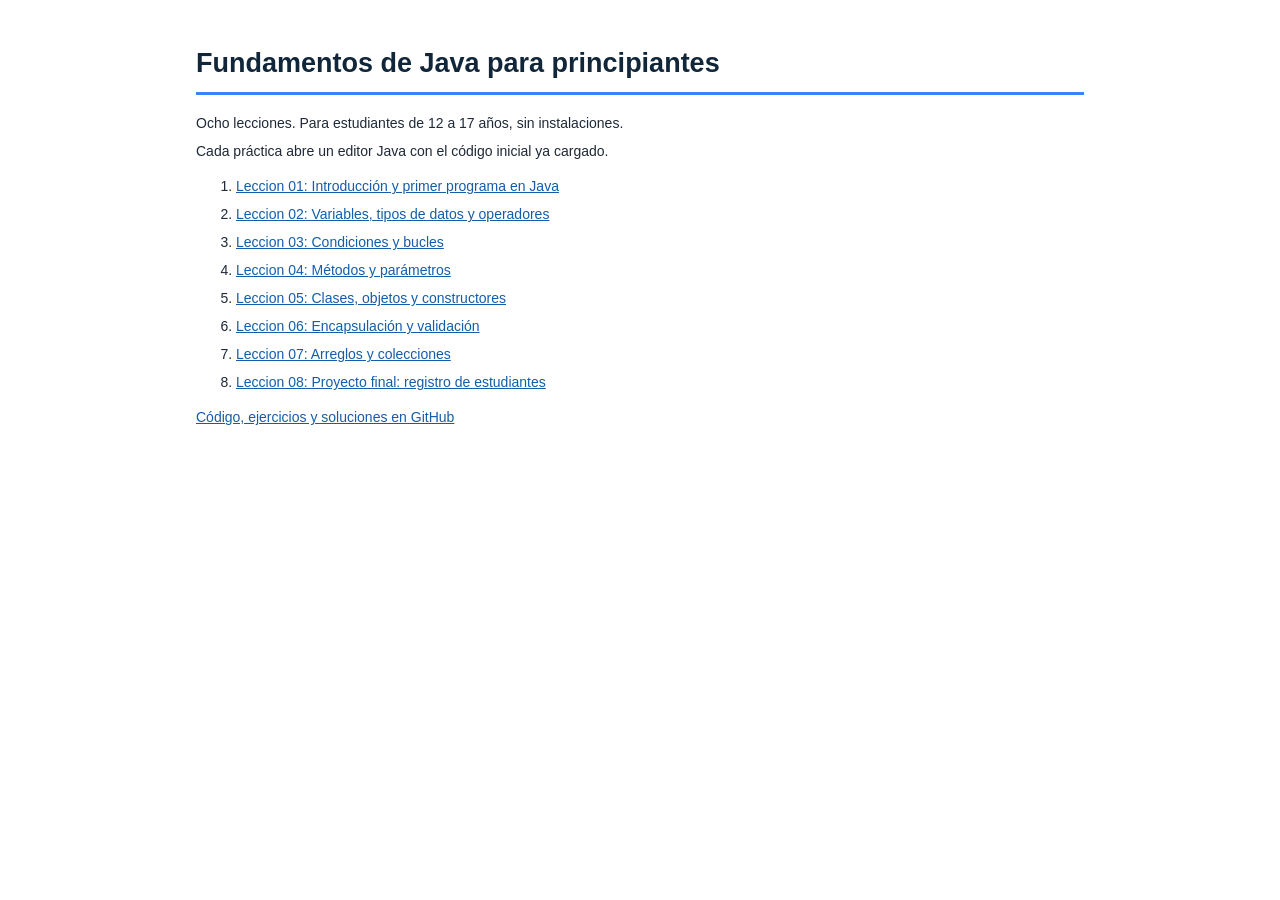
==== index.html @ 720038f8 "docs(trs): publicar plan de Java con ocho videolecciones y practicas online" ====
<!doctype html><html lang="es"><head><meta charset="utf-8"><meta name="viewport" content="width=device-width,initial-scale=1">
<title>Curso de Java para principiantes</title><style>
@page{size:A4;margin:18mm 16mm}*{box-sizing:border-box}body{font:14px/1.5 'Segoe UI',Arial,sans-serif;color:#1f2937;margin:0 auto;max-width:940px;padding:30px 26px}
h1{font-size:27px;line-height:1.15;color:#12263a;border-bottom:3px solid #3b82f6;padding-bottom:13px}h2{font-size:17px;color:#1d4d77;margin:28px 0 8px}h3{font-size:15px;color:#1d4d77}.meta{font-size:13px;color:#65758b}table{border-collapse:collapse;width:100%;font-size:12px;margin:12px 0 20px}th{background:#e8eff7;text-align:left}th,td{border:1px solid #cbd5e1;padding:8px 9px;vertical-align:top}p,li{margin:7px 0}a{color:#155caa;overflow-wrap:anywhere}.small{font-size:11px;color:#64748b}.card{padding:10px 13px;border:1px solid #cbd5e1;border-left:4px solid #3b82f6;background:#f8fbff;margin:12px 0}tr{break-inside:avoid}a{word-break:break-word}
@media print{body{max-width:none;padding:0}a{text-decoration:none;color:#193f72}}
</style></head><body><h1>Fundamentos de Java para principiantes</h1><p>Ocho lecciones. Para estudiantes de 12 a 17 años, sin instalaciones.</p><p>Cada práctica abre un editor Java con el código inicial ya cargado.</p><ol><li><a href="practice/lesson-01.html">Leccion 01: Introducci&#243;n y primer programa en Java</a></li><li><a href="practice/lesson-02.html">Leccion 02: Variables, tipos de datos y operadores</a></li><li><a href="practice/lesson-03.html">Leccion 03: Condiciones y bucles</a></li><li><a href="practice/lesson-04.html">Leccion 04: M&#233;todos y par&#225;metros</a></li><li><a href="practice/lesson-05.html">Leccion 05: Clases, objetos y constructores</a></li><li><a href="practice/lesson-06.html">Leccion 06: Encapsulaci&#243;n y validaci&#243;n</a></li><li><a href="practice/lesson-07.html">Leccion 07: Arreglos y colecciones</a></li><li><a href="practice/lesson-08.html">Leccion 08: Proyecto final: registro de estudiantes</a></li></ol><p><a href="https://github.com/TechMakers-upc/java-fundamentals-course-techmakers">Código, ejercicios y soluciones en GitHub</a></p></body></html>
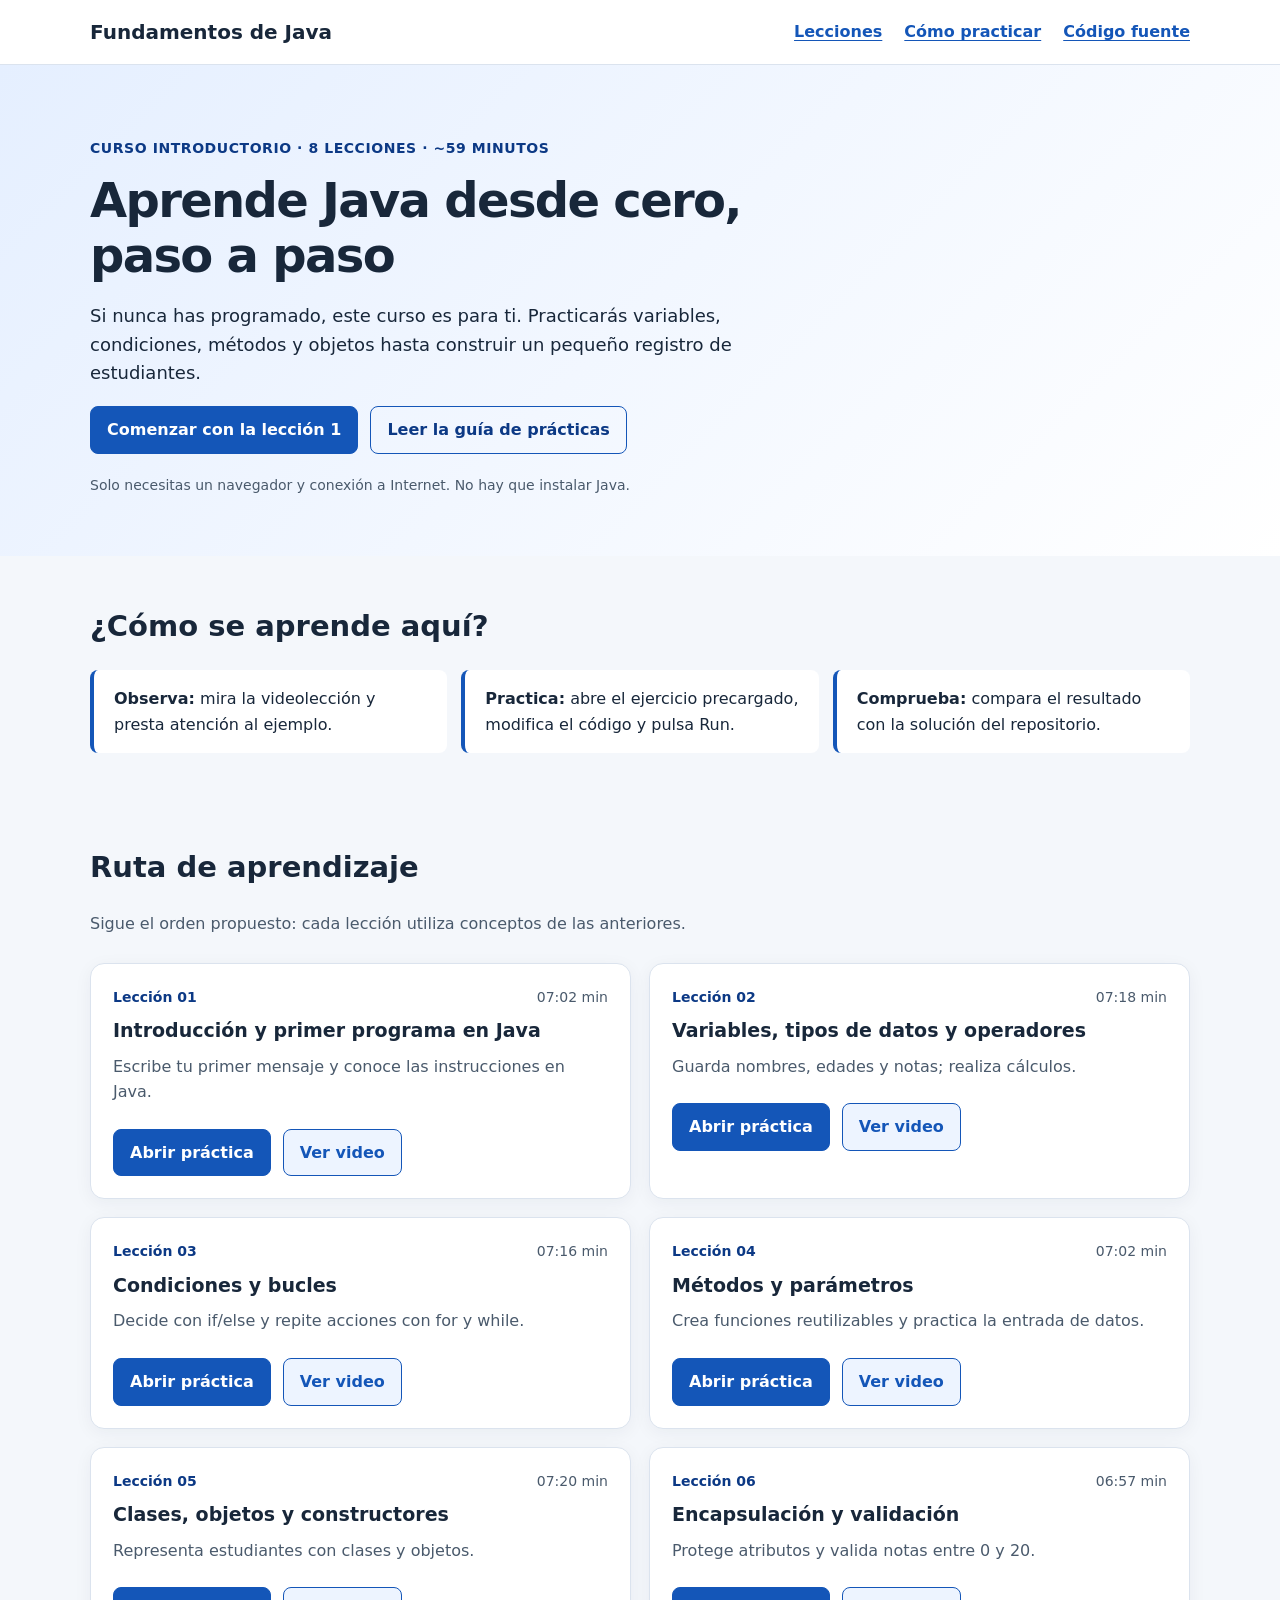
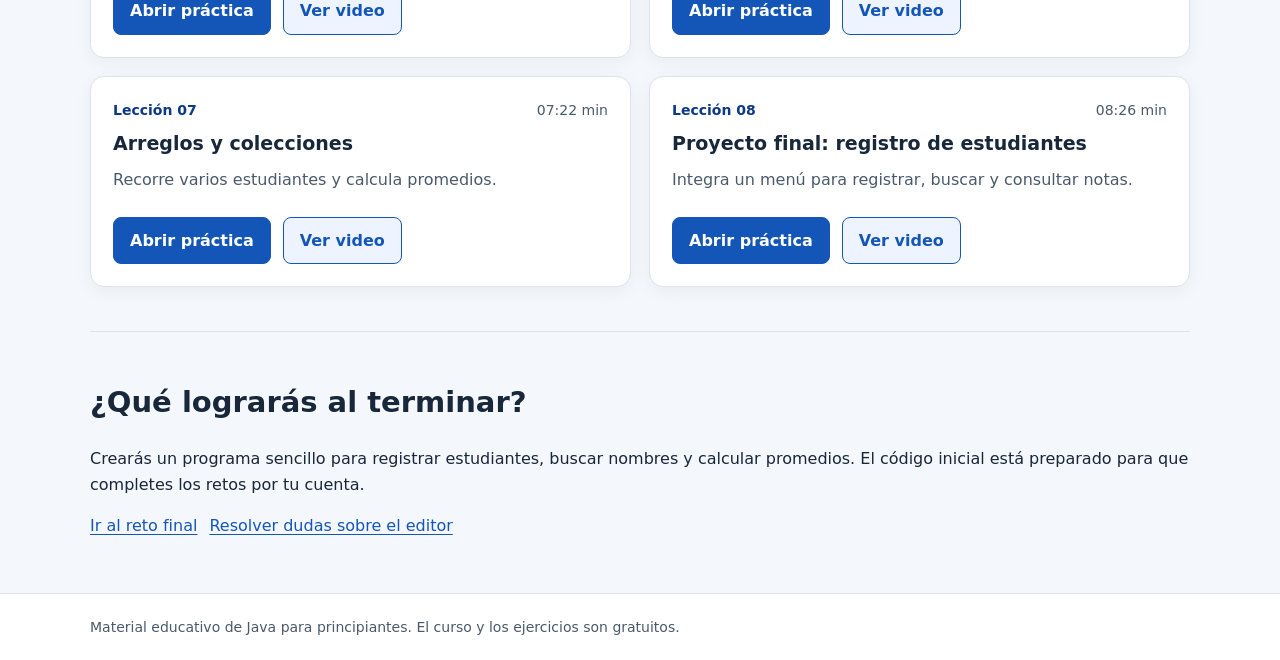
==== commit aa8c99ae: "feat(trs): mejorar navegacion y accesibilidad del curso" ====
--- a/index.html
+++ b/index.html
@@ -1,6 +1,148 @@
-<!doctype html><html lang="es"><head><meta charset="utf-8"><meta name="viewport" content="width=device-width,initial-scale=1">
-<title>Curso de Java para principiantes</title><style>
-@page{size:A4;margin:18mm 16mm}*{box-sizing:border-box}body{font:14px/1.5 'Segoe UI',Arial,sans-serif;color:#1f2937;margin:0 auto;max-width:940px;padding:30px 26px}
-h1{font-size:27px;line-height:1.15;color:#12263a;border-bottom:3px solid #3b82f6;padding-bottom:13px}h2{font-size:17px;color:#1d4d77;margin:28px 0 8px}h3{font-size:15px;color:#1d4d77}.meta{font-size:13px;color:#65758b}table{border-collapse:collapse;width:100%;font-size:12px;margin:12px 0 20px}th{background:#e8eff7;text-align:left}th,td{border:1px solid #cbd5e1;padding:8px 9px;vertical-align:top}p,li{margin:7px 0}a{color:#155caa;overflow-wrap:anywhere}.small{font-size:11px;color:#64748b}.card{padding:10px 13px;border:1px solid #cbd5e1;border-left:4px solid #3b82f6;background:#f8fbff;margin:12px 0}tr{break-inside:avoid}a{word-break:break-word}
-@media print{body{max-width:none;padding:0}a{text-decoration:none;color:#193f72}}
-</style></head><body><h1>Fundamentos de Java para principiantes</h1><p>Ocho lecciones. Para estudiantes de 12 a 17 años, sin instalaciones.</p><p>Cada práctica abre un editor Java con el código inicial ya cargado.</p><ol><li><a href="practice/lesson-01.html">Leccion 01: Introducci&#243;n y primer programa en Java</a></li><li><a href="practice/lesson-02.html">Leccion 02: Variables, tipos de datos y operadores</a></li><li><a href="practice/lesson-03.html">Leccion 03: Condiciones y bucles</a></li><li><a href="practice/lesson-04.html">Leccion 04: M&#233;todos y par&#225;metros</a></li><li><a href="practice/lesson-05.html">Leccion 05: Clases, objetos y constructores</a></li><li><a href="practice/lesson-06.html">Leccion 06: Encapsulaci&#243;n y validaci&#243;n</a></li><li><a href="practice/lesson-07.html">Leccion 07: Arreglos y colecciones</a></li><li><a href="practice/lesson-08.html">Leccion 08: Proyecto final: registro de estudiantes</a></li></ol><p><a href="https://github.com/TechMakers-upc/java-fundamentals-course-techmakers">Código, ejercicios y soluciones en GitHub</a></p></body></html>
+<!doctype html>
+<html lang="es">
+<head>
+  <meta charset="utf-8">
+  <meta name="viewport" content="width=device-width, initial-scale=1">
+  <meta name="description" content="Curso gratuito de Java para estudiantes de secundaria: ocho videolecciones y ejercicios en línea sin instalaciones.">
+  <title>Fundamentos de Java | Curso para principiantes</title>
+  <link rel="stylesheet" href="assets/course.css">
+</head>
+<body>
+  <a class="skip-link" href="#contenido">Saltar al contenido</a>
+  <header class="site-header">
+    <div class="container header__inner">
+      <a class="brand" href="index.html" aria-label="Inicio del curso de Java">Fundamentos de Java</a>
+      <nav class="site-nav" aria-label="Navegación principal">
+        <a href="#lecciones">Lecciones</a>
+        <a href="docs/como-practicar.html">Cómo practicar</a>
+        <a href="https://github.com/TechMakers-upc/java-fundamentals-course-techmakers" target="_blank" rel="noopener noreferrer">Código fuente</a>
+      </nav>
+    </div>
+  </header>
+  <main id="contenido">
+    <section class="hero" aria-labelledby="principal">
+      <div class="container">
+        <p class="eyebrow">Curso introductorio · 8 lecciones · ~59 minutos</p>
+        <h1 id="principal">Aprende Java desde cero, paso a paso</h1>
+        <p class="hero__intro">Si nunca has programado, este curso es para ti. Practicarás variables, condiciones, métodos y objetos hasta construir un pequeño registro de estudiantes.</p>
+        <div class="hero__actions">
+          <a class="action action--primary" href="practice/lesson-01.html">Comenzar con la lección 1</a>
+          <a class="action action--outline" href="docs/como-practicar.html">Leer la guía de prácticas</a>
+        </div>
+        <p class="hero__tip">Solo necesitas un navegador y conexión a Internet. No hay que instalar Java.</p>
+      </div>
+    </section>
+    <section class="container steps" aria-labelledby="pasos">
+      <h2 id="pasos">¿Cómo se aprende aquí?</h2>
+      <ol class="steps__list">
+        <li><strong>Observa:</strong> mira la videolección y presta atención al ejemplo.</li>
+        <li><strong>Practica:</strong> abre el ejercicio precargado, modifica el código y pulsa Run.</li>
+        <li><strong>Comprueba:</strong> compara el resultado con la solución del repositorio.</li>
+      </ol>
+    </section>
+    <section class="container lessons" id="lecciones" aria-labelledby="lecciones-titulo">
+      <h2 id="lecciones-titulo">Ruta de aprendizaje</h2>
+      <p class="section-intro">Sigue el orden propuesto: cada lección utiliza conceptos de las anteriores.</p>
+      <ol class="lesson-grid">
+      <li class="lesson">
+        <article class="lesson__body" aria-labelledby="title-01">
+          <div class="lesson__meta"><span class="lesson__number">Lección 01</span><span>07:02 min</span></div>
+          <h3 id="title-01">Introducción y primer programa en Java</h3>
+          <p>Escribe tu primer mensaje y conoce las instrucciones en Java.</p>
+          <div class="lesson__actions">
+            <a class="action action--primary" href="practice/lesson-01.html">Abrir práctica</a>
+            <a class="action action--secondary" href="https://www.youtube.com/watch?v=XTbDYVRROxg" target="_blank" rel="noopener noreferrer">Ver video</a>
+          </div>
+        </article>
+      </li>
+      <li class="lesson">
+        <article class="lesson__body" aria-labelledby="title-02">
+          <div class="lesson__meta"><span class="lesson__number">Lección 02</span><span>07:18 min</span></div>
+          <h3 id="title-02">Variables, tipos de datos y operadores</h3>
+          <p>Guarda nombres, edades y notas; realiza cálculos.</p>
+          <div class="lesson__actions">
+            <a class="action action--primary" href="practice/lesson-02.html">Abrir práctica</a>
+            <a class="action action--secondary" href="https://www.youtube.com/watch?v=ZJA2KTzY1jE" target="_blank" rel="noopener noreferrer">Ver video</a>
+          </div>
+        </article>
+      </li>
+      <li class="lesson">
+        <article class="lesson__body" aria-labelledby="title-03">
+          <div class="lesson__meta"><span class="lesson__number">Lección 03</span><span>07:16 min</span></div>
+          <h3 id="title-03">Condiciones y bucles</h3>
+          <p>Decide con if/else y repite acciones con for y while.</p>
+          <div class="lesson__actions">
+            <a class="action action--primary" href="practice/lesson-03.html">Abrir práctica</a>
+            <a class="action action--secondary" href="https://www.youtube.com/watch?v=q5zacHFzqwE" target="_blank" rel="noopener noreferrer">Ver video</a>
+          </div>
+        </article>
+      </li>
+      <li class="lesson">
+        <article class="lesson__body" aria-labelledby="title-04">
+          <div class="lesson__meta"><span class="lesson__number">Lección 04</span><span>07:02 min</span></div>
+          <h3 id="title-04">Métodos y parámetros</h3>
+          <p>Crea funciones reutilizables y practica la entrada de datos.</p>
+          <div class="lesson__actions">
+            <a class="action action--primary" href="practice/lesson-04.html">Abrir práctica</a>
+            <a class="action action--secondary" href="https://www.youtube.com/watch?v=QULdRkWInEk" target="_blank" rel="noopener noreferrer">Ver video</a>
+          </div>
+        </article>
+      </li>
+      <li class="lesson">
+        <article class="lesson__body" aria-labelledby="title-05">
+          <div class="lesson__meta"><span class="lesson__number">Lección 05</span><span>07:20 min</span></div>
+          <h3 id="title-05">Clases, objetos y constructores</h3>
+          <p>Representa estudiantes con clases y objetos.</p>
+          <div class="lesson__actions">
+            <a class="action action--primary" href="practice/lesson-05.html">Abrir práctica</a>
+            <a class="action action--secondary" href="https://www.youtube.com/watch?v=LI0jqFQd_1Q" target="_blank" rel="noopener noreferrer">Ver video</a>
+          </div>
+        </article>
+      </li>
+      <li class="lesson">
+        <article class="lesson__body" aria-labelledby="title-06">
+          <div class="lesson__meta"><span class="lesson__number">Lección 06</span><span>06:57 min</span></div>
+          <h3 id="title-06">Encapsulación y validación</h3>
+          <p>Protege atributos y valida notas entre 0 y 20.</p>
+          <div class="lesson__actions">
+            <a class="action action--primary" href="practice/lesson-06.html">Abrir práctica</a>
+            <a class="action action--secondary" href="https://www.youtube.com/watch?v=VNrOLX8tkeI" target="_blank" rel="noopener noreferrer">Ver video</a>
+          </div>
+        </article>
+      </li>
+      <li class="lesson">
+        <article class="lesson__body" aria-labelledby="title-07">
+          <div class="lesson__meta"><span class="lesson__number">Lección 07</span><span>07:22 min</span></div>
+          <h3 id="title-07">Arreglos y colecciones</h3>
+          <p>Recorre varios estudiantes y calcula promedios.</p>
+          <div class="lesson__actions">
+            <a class="action action--primary" href="practice/lesson-07.html">Abrir práctica</a>
+            <a class="action action--secondary" href="https://www.youtube.com/watch?v=iQ70uHn4g9I" target="_blank" rel="noopener noreferrer">Ver video</a>
+          </div>
+        </article>
+      </li>
+      <li class="lesson">
+        <article class="lesson__body" aria-labelledby="title-08">
+          <div class="lesson__meta"><span class="lesson__number">Lección 08</span><span>08:26 min</span></div>
+          <h3 id="title-08">Proyecto final: registro de estudiantes</h3>
+          <p>Integra un menú para registrar, buscar y consultar notas.</p>
+          <div class="lesson__actions">
+            <a class="action action--primary" href="practice/lesson-08.html">Abrir práctica</a>
+            <a class="action action--secondary" href="https://www.youtube.com/watch?v=4dYG0xN6whU" target="_blank" rel="noopener noreferrer">Ver video</a>
+          </div>
+        </article>
+      </li>
+      </ol>
+    </section>
+    <section class="container endnote" aria-labelledby="proyecto-final">
+      <h2 id="proyecto-final">¿Qué lograrás al terminar?</h2>
+      <p>Crearás un programa sencillo para registrar estudiantes, buscar nombres y calcular promedios. El código inicial está preparado para que completes los retos por tu cuenta.</p>
+      <div class="endnote__links">
+        <a href="practice/lesson-08.html">Ir al reto final</a>
+        <a href="docs/como-practicar.html">Resolver dudas sobre el editor</a>
+      </div>
+    </section>
+  </main>
+  <footer class="site-footer"><div class="container">Material educativo de Java para principiantes. El curso y los ejercicios son gratuitos.</div></footer>
+</body>
+</html>
--- a/assets/course.css
+++ b/assets/course.css
@@ -0,0 +1,95 @@
+/* Diseño accesible y adaptable del índice del curso de Java. */
+:root {
+  color-scheme: light;
+  --ink: #18273a;
+  --muted: #4a5a6c;
+  --primary: #1456b8;
+  --primary-dark: #0c3985;
+  --surface: #ffffff;
+  --background: #f4f7fb;
+  --border: #dbe3ee;
+  --focus: #b45309;
+}
+* { box-sizing: border-box; }
+html { scroll-behavior: smooth; }
+body {
+  margin: 0;
+  background: var(--background);
+  color: var(--ink);
+  font: 16px/1.6 system-ui, -apple-system, "Segoe UI", sans-serif;
+}
+a { color: var(--primary); text-underline-offset: 3px; }
+a:focus-visible {
+  outline: 3px solid var(--focus);
+  outline-offset: 3px;
+}
+.container { width: min(1100px, calc(100% - 36px)); margin-inline: auto; }
+.skip-link {
+  position: absolute;
+  z-index: 10;
+  left: 12px;
+  top: -70px;
+  padding: 10px 14px;
+  background: #fff;
+  color: #111;
+}
+.skip-link:focus { top: 10px; }
+.site-header { background: var(--surface); border-bottom: 1px solid var(--border); }
+.header__inner { display: flex; align-items: center; justify-content: space-between; gap: 22px; padding-block: 16px; }
+.brand { font-size: 20px; font-weight: 750; text-decoration: none; color: var(--ink); }
+.site-nav { display: flex; gap: 22px; flex-wrap: wrap; }
+.site-nav a { font-weight: 600; }
+.hero { background: linear-gradient(135deg, #e5efff 0%, #fff 100%); padding: 58px 0 46px; }
+.hero h1 { max-width: 740px; font-size: clamp(32px, 5vw, 48px); letter-spacing: -.035em; line-height: 1.13; margin: 12px 0 20px; }
+.hero__intro { max-width: 720px; font-size: 18px; }
+.eyebrow { color: var(--primary-dark); font-size: 14px; font-weight: 750; letter-spacing: .04em; text-transform: uppercase; }
+.hero__tip { margin-top: 20px; color: var(--muted); font-size: 14px; }
+.hero__actions, .lesson__actions, .endnote__links { display: flex; flex-wrap: wrap; align-items: center; gap: 12px; }
+.action {
+  display: inline-block;
+  padding: 10px 16px;
+  border-radius: 8px;
+  font-weight: 700;
+  text-decoration: none;
+  border: 1px solid var(--primary);
+  text-align: center;
+}
+.action--primary { background: var(--primary); color: white; }
+.action--primary:hover { background: var(--primary-dark); }
+.action--secondary { background: #edf4ff; }
+.action--outline { background: transparent; color: var(--primary-dark); }
+.steps, .lessons, .endnote { padding-block: 28px; }
+h2 { line-height: 1.3; font-size: clamp(22px, 3vw, 29px); }
+.steps__list { display: grid; grid-template-columns: repeat(3, 1fr); padding: 0; list-style: none; gap: 14px; }
+.steps__list li { border-left: 4px solid var(--primary); border-radius: 8px; padding: 16px 20px; background: var(--surface); }
+.section-intro { color: var(--muted); }
+.lesson-grid { padding: 0; margin-top: 26px; list-style: none; display: grid; grid-template-columns: repeat(2, minmax(0, 1fr)); gap: 18px; }
+.lesson { min-width: 0; }
+.lesson__body {
+  height: 100%;
+  padding: 22px;
+  border: 1px solid var(--border);
+  border-radius: 14px;
+  background: var(--surface);
+  box-shadow: 0 4px 18px rgb(16 32 60 / 5%);
+}
+.lesson__body h3 { margin: 10px 0; font-size: 19px; line-height: 1.35; }
+.lesson__body p { margin: 10px 0 24px; color: var(--muted); }
+.lesson__meta { display: flex; justify-content: space-between; color: var(--muted); font-size: 14px; }
+.lesson__number { font-weight: 800; color: var(--primary-dark); }
+.endnote { border-top: 1px solid var(--border); padding-bottom: 54px; }
+.site-footer { border-top: 1px solid var(--border); padding-block: 22px; background: white; color: var(--muted); font-size: 14px; }
+@media (max-width: 760px) {
+  .header__inner { align-items: flex-start; flex-direction: column; }
+  .steps__list, .lesson-grid { grid-template-columns: 1fr; }
+  .hero { padding-block: 38px; }
+  .lesson__body { padding: 18px; }
+}
+@media (max-width: 440px) {
+  .action { width: 100%; }
+  .site-nav { gap: 14px; font-size: 14px; }
+  .hero__intro { font-size: 16px; }
+}
+@media (prefers-reduced-motion: reduce) {
+  html { scroll-behavior: auto; }
+}
